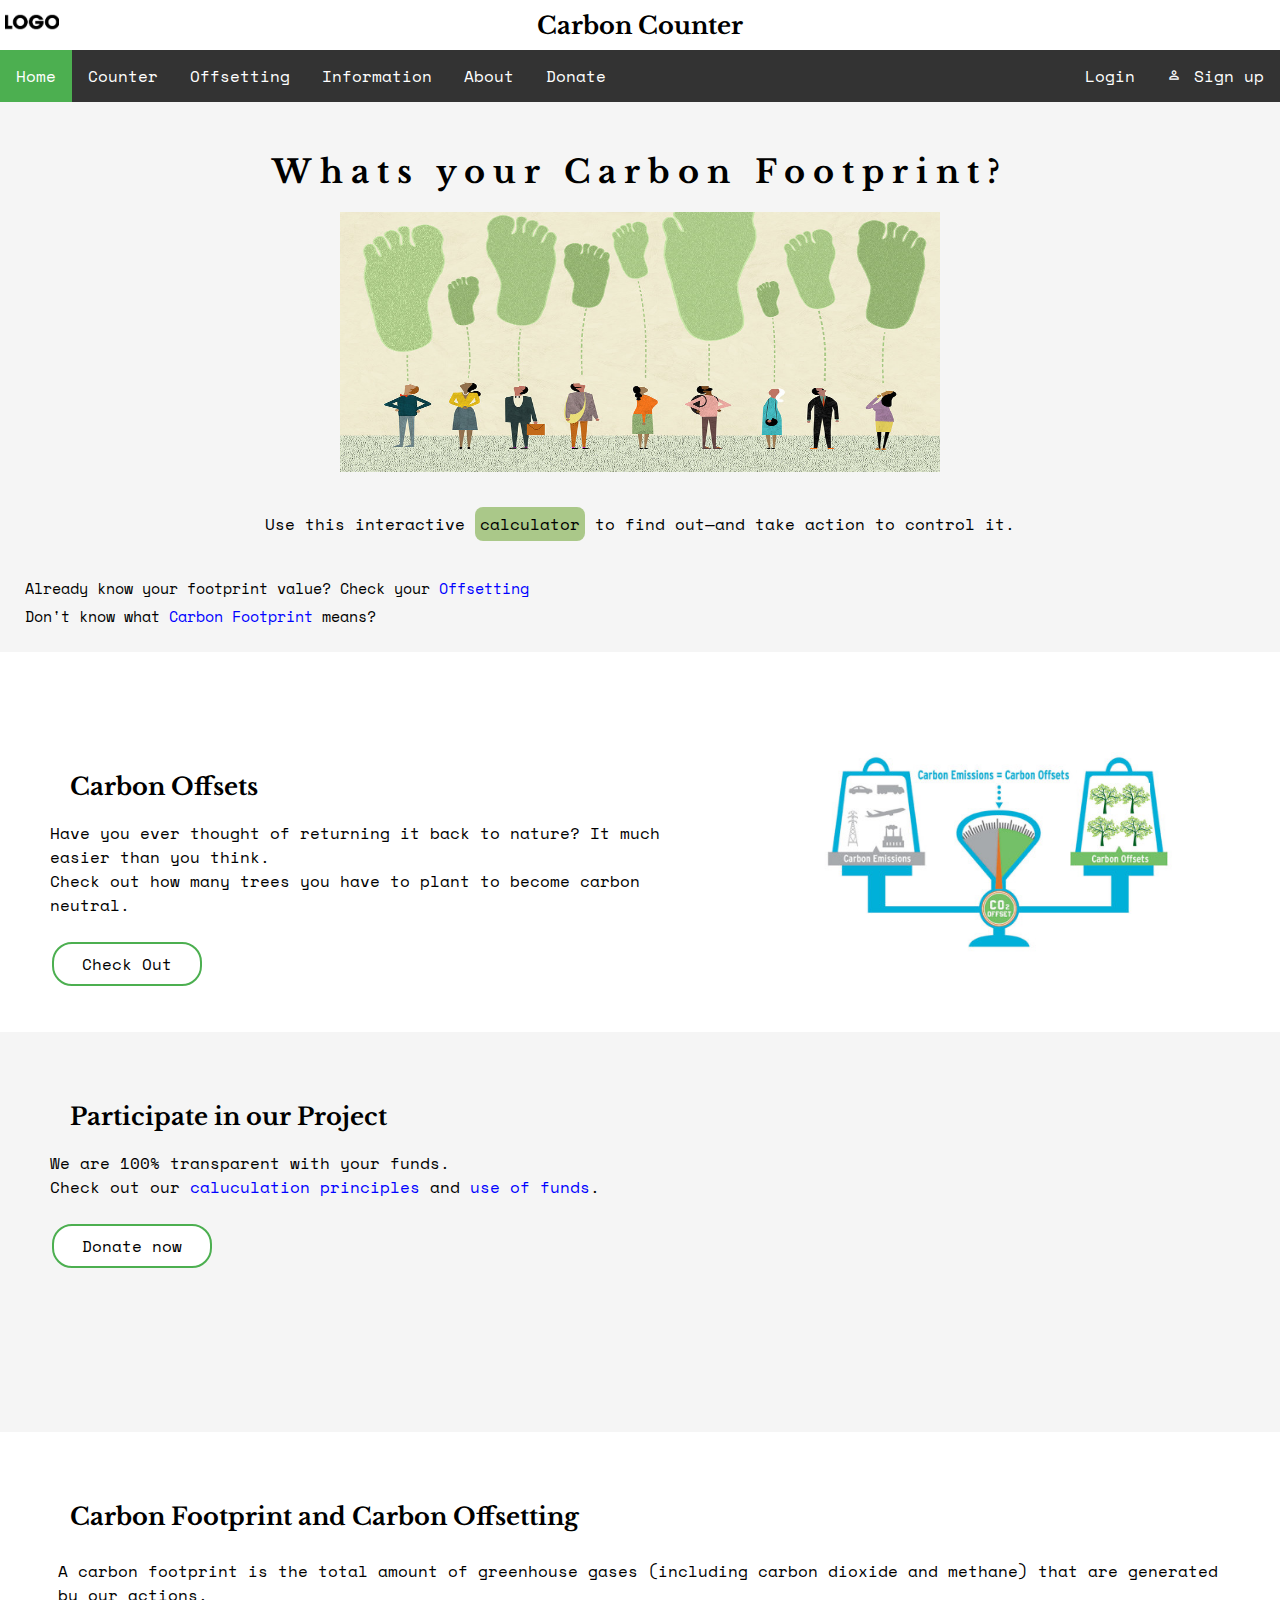
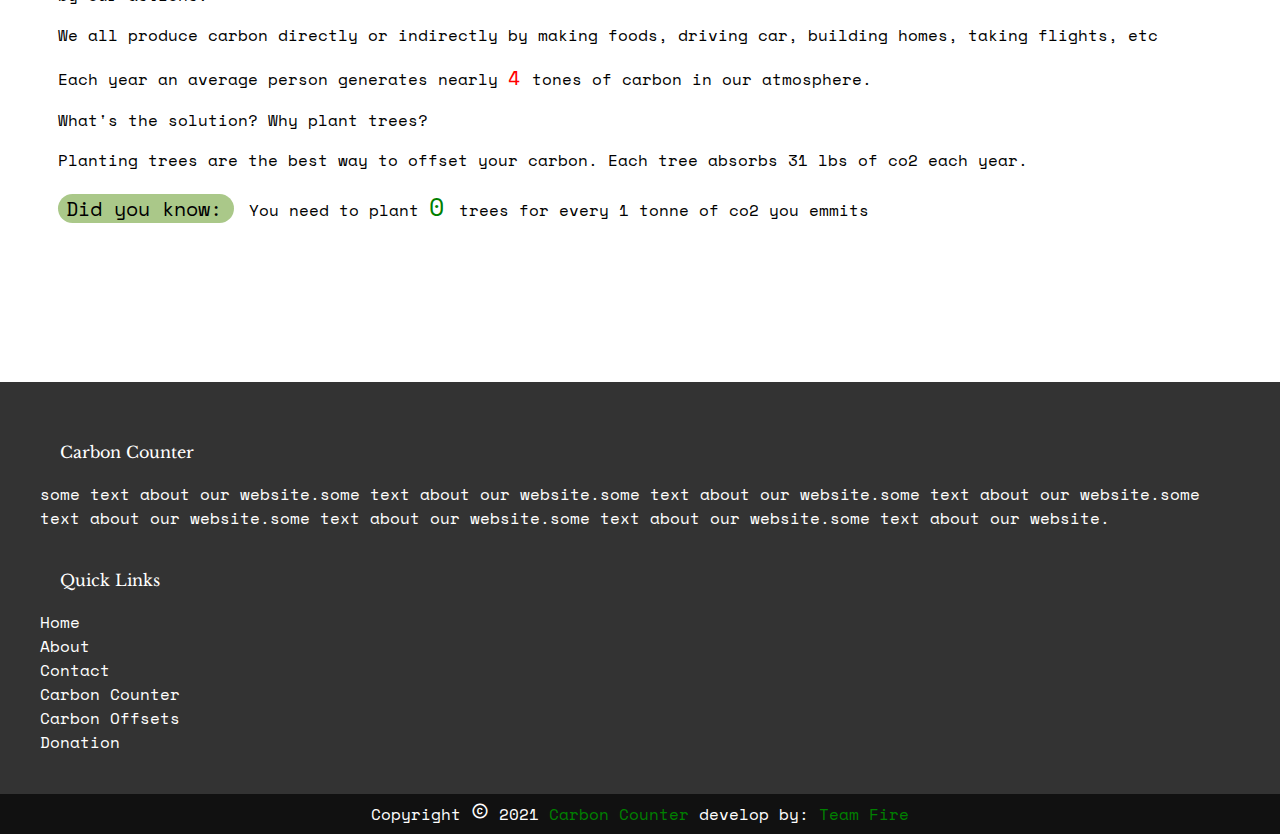
==== website/index.html @ c5bb11fe "fixed indentation" ====
<!--
Author: Raquib Khan
Author URL: http://instagram.com/raquib01
-->
<!doctype html>
<html lang="en">
  <head>
    <!-- Required meta tags -->
    <meta charset="utf-8">
    <meta name="viewport" content="width=device-width, initial-scale=1.0, shrink-to-fit=no">
    <meta name="author" content="Raquib Khan">
    <title> Carbon Counter | HOME </title>
    
    <!--Required css file-->
    <link rel="stylesheet" type="text/css" href="style.css">
    
    <!--Required link for google icons-->
    <link href="https://fonts.googleapis.com/icon?family=Material+Icons" rel="stylesheet"> 
  
    <!--Required link for google font-->
    <link rel="preconnect" href="https://fonts.gstatic.com">
    <link href="https://fonts.googleapis.com/css2?family=Libre+Baskerville:wght@700&family=Space+Mono&display=swap" rel="stylesheet">

    </head>
<body>

	<!--header-->
<div class=header-and-nav>
  <header>
    <div class="header-image">
      <a href="#"> <img src="resources/sample_logo.png" alt="Carbon Counter"> </a>
    </div>
  
    <div class="header-text">
      <h2>Carbon Counter</h2>
    </div>
  </header>

	<!--navigation bar-->
  <nav>
    <ul class="nav">
      <li> <a class="active" href="#home"> Home </a> </li>
      <li> <a href="footprint.html"> Counter </a></li>
      <li> <a href="#offsetting"> Offsetting </a> </li>
      <li> <a href="#information"> Information </a> </li>
      <li> <a href="#about"> About </a> </li>
      <li> <a href="#donate"> Donate </a> </li>
      <li class="right"> <a href="#signup"> <span class="material-icons"> person_outline </span>  Sign up </a></li>
      <li class="right"> <a href="#login"> <span class="material-icons"> login </span> Login </a></li>
    </ul>
  <nav>
</div>

	<!--container1-->
<div class="container1">
  <h1> Whats your Carbon Footprint? </h1>
  <img src="resources/container1-img.jpg">
  <p> Use this interactive <a id="counter" href="#counter" class="cal">calculator</a> to find out—and take action to control it. </p>

  <div class="container1-1">
    <p> Already know your footprint value? Check your <a href="#offsetting">Offsetting</a> </p>
    <p> Don't know what <a href="#" >Carbon Footprint</a> means?</p>
  </div>
</div>

	<!--container2-->
<div class="container2 clearfix">
  <div class="container2-1">
    <h2>Carbon Offsets</h2>
    <p>Have you ever thought of returning it back to nature? It much easier than you think.</p>
    <p>Check out how many trees you have to plant to become carbon neutral.</p>
    <button class="button1">Check Out</button>
  </div>
  
  <div class="container2-2">
    <img src="resources/container2-img.jpg">
    </div>
</div>
	<!--container3-->
<div class="container3">
  <h2>Participate in our Project</h2>
  <p> We are 100% transparent with your funds.</p>
  <p>Check out our <a href="#">caluculation principles</a> and <a href="#">use of funds</a>.</p>
  <button class="button1">Donate now</button>
</div>

	<!--container4-->
<div class="container4">
  <h2> Carbon Footprint and Carbon Offsetting </h2>
  <p> A carbon footprint is the total amount of greenhouse gases (including carbon dioxide and methane) that are generated by our actions. </p>
  <p> We all produce carbon directly or indirectly by making foods, driving car, building homes, taking flights, etc </p>
  <p> Each year an average person generates nearly <span> 4 </span> tones of carbon in our atmosphere.</p>
  <p> What's the solution? Why plant trees? </p>
  <p> Planting trees are the best way to offset your carbon. Each tree absorbs 31 lbs of co2 each year.</p>
  <p> <span style="border-radius:20px; color:black; margin-right:15px; padding-left:8px; background-color:#aac889;"> Did you know: </span>You need to plant <span style="color:green; font-size:25px;"> 0 </span> trees for every 1 tonne of co2 you emmits </p>
</div>

	<!--footer-->
<footer>
<ul>
  <ul>
    <li> Carbon Counter </li>
    <li> some text about our website.some text about our website.some text about our website.some text about our website.some text about our website.some text about our website.some text about our website.some text about our website.</li>
  </ul>

  <ul class="quicklink">
    <li>Quick Links</li>
    <li><a href="#home">Home</a></li>
    <li><a href="#home">About</a></li>
    <li><a href="#home">Contact</a></li>
    <li><a href="#home">Carbon Counter</a></li>
    <li><a href="#home">Carbon Offsets</a></li>
    <li><a href="#home">Donation</a></li>
  </ul>
</ul>
</footer>
  <div class="copyright-bar">
    <p> Copyright <span class="material-icons" style="font-size:18px;">copyright</span> 2021 <a href="">Carbon Counter</a> develop by: <a href="#">Team Fire</a></p>
  </div>
</body>
</html>
---- website/style.css ----
*{
  box-sizing:border-box;
  padding:0px;
  margin:0px;
  font-family: 'Space Mono', monospace;
  }

	/*header*/	
.header-and-nav{
  position:sticky;
  top: 0;
  width: 100%;
  }
  
header{
  display:flex;
  align-items:center;
  justify-content:center;
  height:50px;
  background-color:white;
  }
  
.header-text h2{
  font-family: 'Libre Baskerville', serif;
  }

.header-image {
  position:absolute;
  left:5px;
  }

header img{
  max-width: 100%;
  height:50px;
  }

	/*navigation bar*/  
ul.nav {
  list-style-type: none;
  overflow: hidden;
  background-color: #333;
  }

ul.nav li {
  float: left;
  }

ul.nav li a {
  display: block;
  color: white;
  text-align: center;
  padding: 14px 16px;
  text-decoration: none;
  }

ul.nav li a:hover:not(.active) {
  background-color: #111;
  }

ul.nav li a.active {
  background-color: #4CAF50;
  }

ul.nav li.right {
  float: right;
  }

li.right span{
  font-size: 14px; 
  padding-right:3px;
}	

@media screen and (max-width: 600px) {
  ul.nav li.right,ul.nav li {
  float: none;
  }
}

	/*container1*/
div.container1{
  padding:50px 0px;
  height:550px;
  background-color:#f5f5f5;
}
  
div.container1 h1{
  font-family: 'Libre Baskerville', serif;
  letter-spacing: 8px;
  text-align:center;
  }
  
div.container1 img{
  height:300px;
  width:600px;
  padding:20px 0px;
  display:block;
  margin:auto;
  }

#counter{
    color:black;
    text-decoration:none;
    background-color:#aac889;
    padding:5px;
    border-radius:8px;
  }
  
div.container1 p{
  text-align:center;
  padding:20px;
  }

div.container1-1{
  padding:18px 0px;
  }
div.container1-1 p{
  text-align:left;
  padding:3px 25px;
  font-size:15px;
  }
  
div.container1-1 p a{
  text-decoration:none;
  color:blue;
  font-weight:50px;
  font-size:15px;
  }

div.container1-1 p a:hover{
  text-decoration:underline;
  }   

  /*container2*/
.container2{
  background-color:white;
  height:380px;
  padding:50px 0px;
  }
  
.container2-1, .container2-2 {
  float: left;
  padding: 50px;
  }
  
.container2-1{
  width:60%;
  }

.container2-1 h2{
  font-family: 'Libre Baskerville', serif;
  padding:20px;
  }
.container2-2{
  width:40%;
  }
  
.container2-2 img{
  height:200px;
  width:360px;
  }

.clearfix::after {
  content: "";
  clear: both;
  display: table;
}

.button1 {
  padding: 8px 28px;
  text-align: center;
  text-decoration: none;
  display: inline-block;
  font-size: 16px;
  margin: 25px 2px;
  transition-duration: 0.4s;
  cursor: pointer;
  background-color: white; 
  color: black; 
  border: 2px solid #4CAF50;
  border-radius:20px;
  }

.button1:hover {
  background-color: #4CAF50;
  color: white;
}


 
	/*container3*/

div.container3{
  background-color:#f5f5f5;
  height:400px;
  padding:50px 50px;

  }
  
div.container3 p a{
  text-decoration:none;
  color:blue;
}

div.container3 p a:hover{
  text-decoration:underline;
}

div.container3 h2{
  font-family: 'Libre Baskerville', serif;
  padding:20px;
  }
  
	/*container4*/
div.container4{
  background-color:white;
  height:550px;
  padding:50px 50px;  
}

div.container4 h2{
  font-family: 'Libre Baskerville', serif;
  padding:20px;
  }

div.container4 p{
  padding:8px;
  }


div.container4 p span{
  color:red;
  font-size:20px;
  }

	/*footer*/
footer{
  background-color:#333;
  color:white;
  padding:20px;
  }
  
footer ul{
  padding:10px;
  list-style-type:none;
  }
  
    
footer ul li:first-child{
  font-family: 'Libre Baskerville', serif;
  padding:20px;
  }
footer li a{
  text-decoration:none;
  color:white;
  }
  
footer li a:hover{
  font-size:20px;
  color:white;
  }
div.copyright-bar{
  padding:4px 0px;
  background-color:#111;
  width:100%;
  }  

div.copyright-bar p{
  color:white;
  text-align:center;
  padding:4px 0px;
  }
  
div.copyright-bar a{
  color:green;
  text-decoration:none;
  }
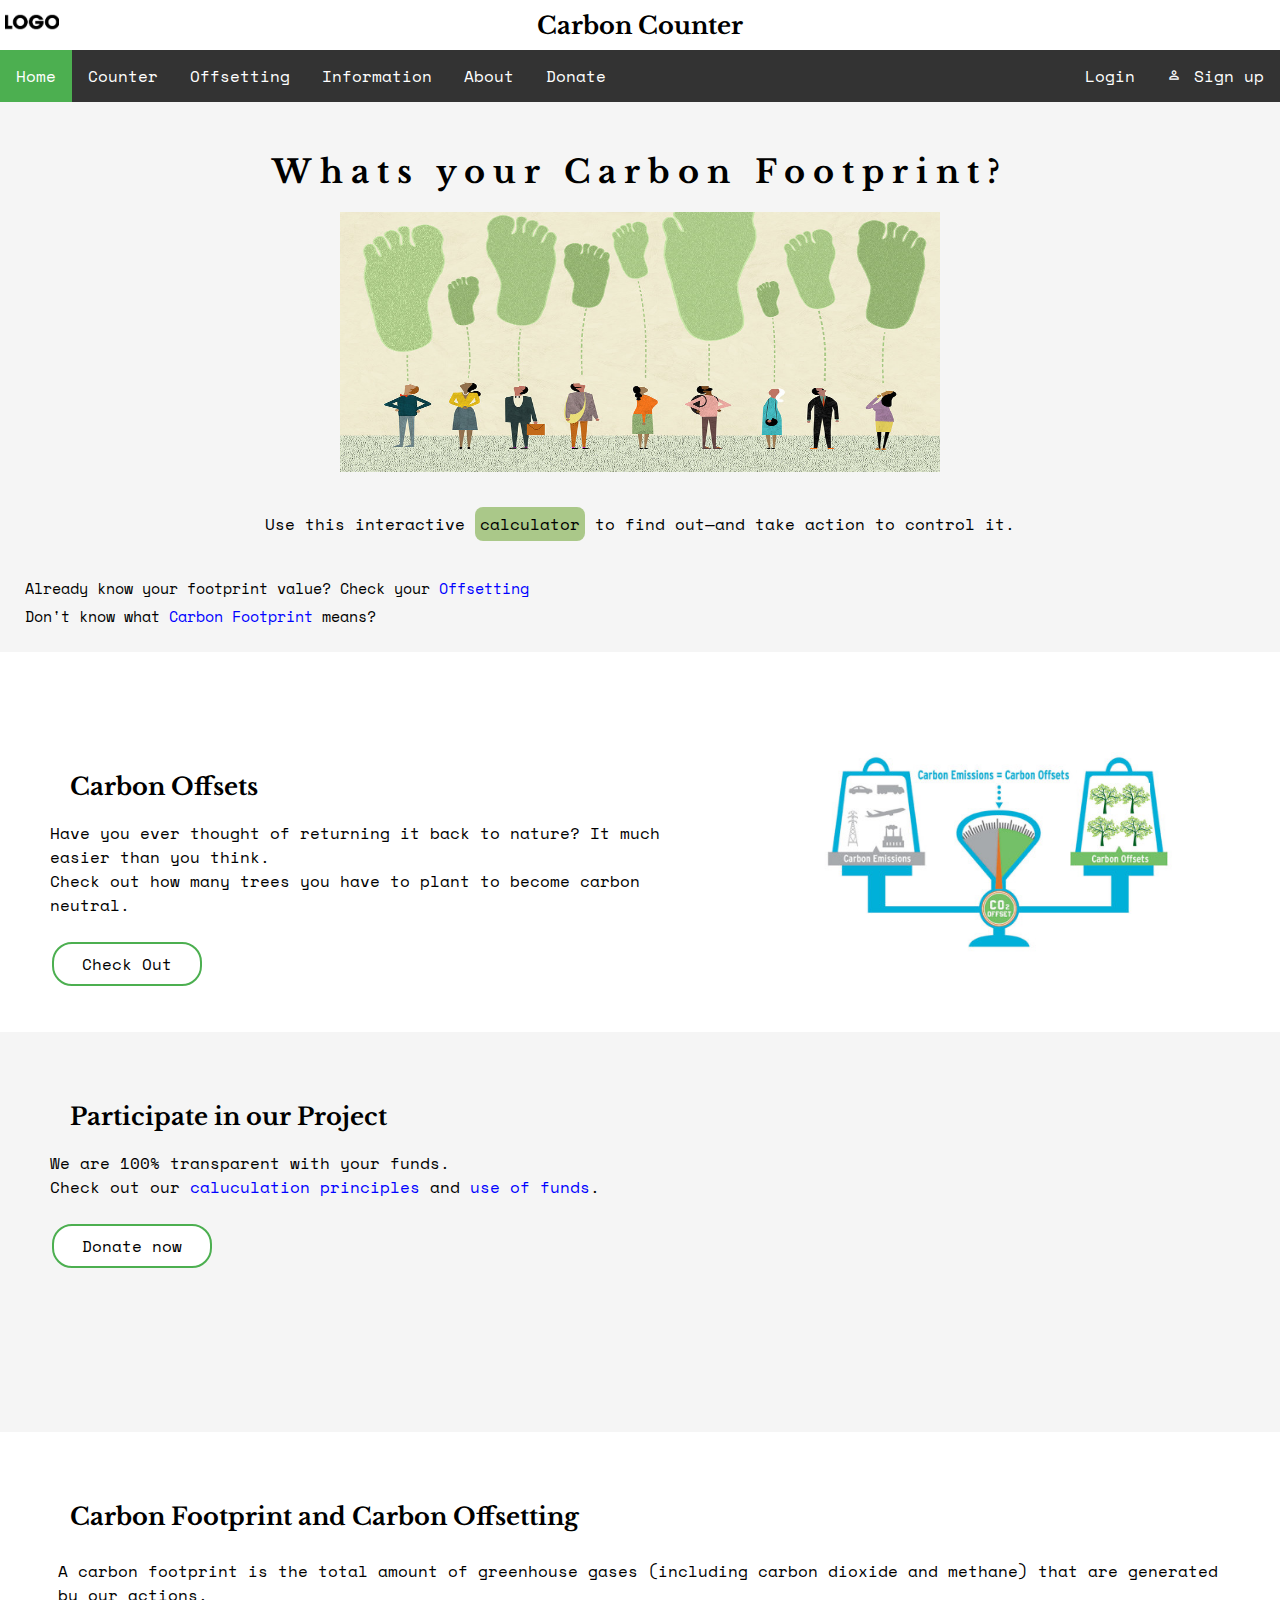
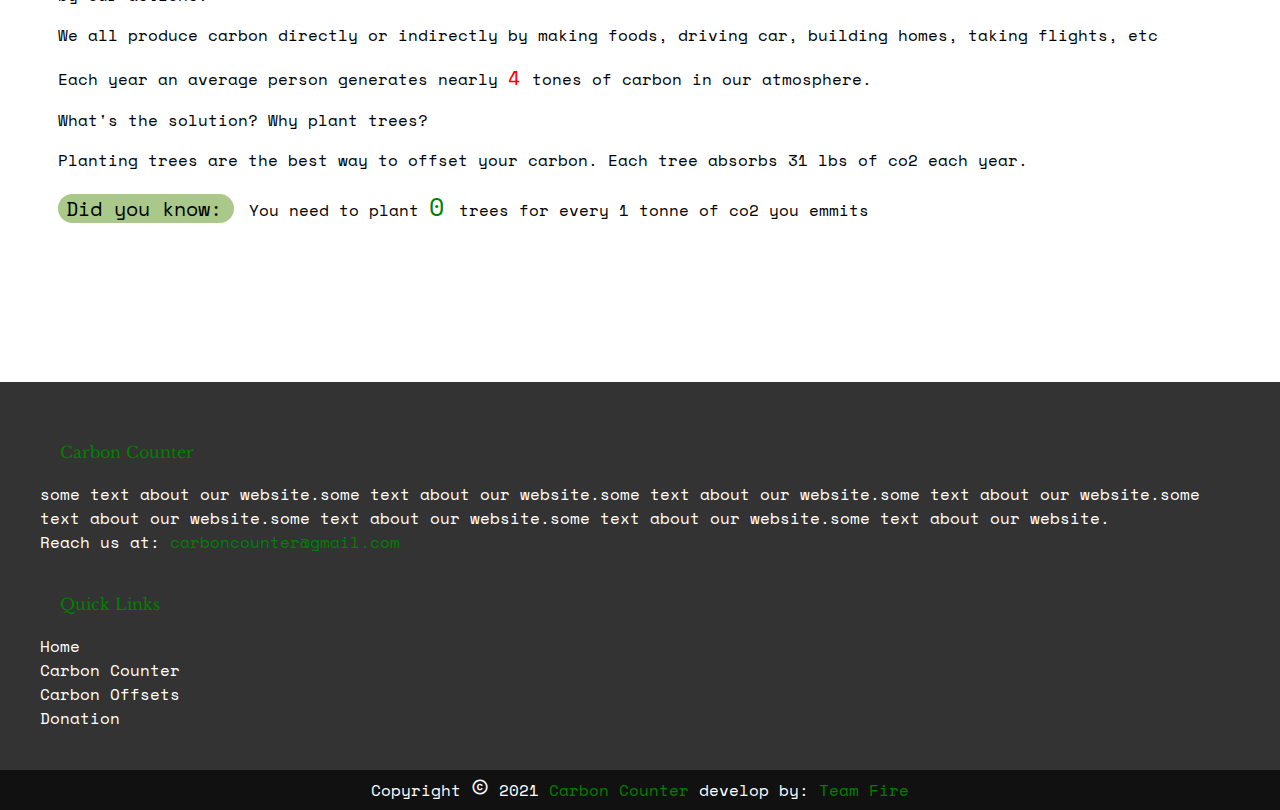
==== commit 7059aca0: "link addresses updated" ====
--- a/website/index.html
+++ b/website/index.html
@@ -25,6 +25,7 @@
 <body>
 
 	<!--header-->
+<a name="header"></a>
 <div class=header-and-nav>
   <header>
     <div class="header-image">
@@ -39,11 +40,11 @@
 	<!--navigation bar-->
   <nav>
     <ul class="nav">
-      <li> <a class="active" href="#home"> Home </a> </li>
+      <li> <a class="active" href="#"> Home </a> </li>
       <li> <a href="footprint.html"> Counter </a></li>
       <li> <a href="#offsetting"> Offsetting </a> </li>
       <li> <a href="#information"> Information </a> </li>
-      <li> <a href="#about"> About </a> </li>
+      <li> <a href="#footer"> About </a> </li>
       <li> <a href="#donate"> Donate </a> </li>
       <li class="right"> <a href="#signup"> <span class="material-icons"> person_outline </span>  Sign up </a></li>
       <li class="right"> <a href="#login"> <span class="material-icons"> login </span> Login </a></li>
@@ -55,7 +56,7 @@
 <div class="container1">
   <h1> Whats your Carbon Footprint? </h1>
   <img src="resources/container1-img.jpg">
-  <p> Use this interactive <a id="counter" href="#counter" class="cal">calculator</a> to find out—and take action to control it. </p>
+  <p> Use this interactive <a id="counter" href="footprint.html" class="cal">calculator</a> to find out—and take action to control it. </p>
 
   <div class="container1-1">
     <p> Already know your footprint value? Check your <a href="#offsetting">Offsetting</a> </p>
@@ -74,7 +75,7 @@
   
   <div class="container2-2">
     <img src="resources/container2-img.jpg">
-    </div>
+  </div>
 </div>
 	<!--container3-->
 <div class="container3">
@@ -96,26 +97,26 @@
 </div>
 
 	<!--footer-->
+<a name="footer"></a>
 <footer>
 <ul>
-  <ul>
+  <ul class="footer">
     <li> Carbon Counter </li>
     <li> some text about our website.some text about our website.some text about our website.some text about our website.some text about our website.some text about our website.some text about our website.some text about our website.</li>
+    <li> Reach us at: <a href="mailto:carboncounter@gmail.com">carboncounter@gmail.com</a></li>
   </ul>
 
   <ul class="quicklink">
     <li>Quick Links</li>
-    <li><a href="#home">Home</a></li>
-    <li><a href="#home">About</a></li>
-    <li><a href="#home">Contact</a></li>
-    <li><a href="#home">Carbon Counter</a></li>
+    <li><a href="#header">Home</a></li>
+    <li><a href="footprint.html">Carbon Counter</a></li>
     <li><a href="#home">Carbon Offsets</a></li>
     <li><a href="#home">Donation</a></li>
   </ul>
 </ul>
 </footer>
   <div class="copyright-bar">
-    <p> Copyright <span class="material-icons" style="font-size:18px;">copyright</span> 2021 <a href="">Carbon Counter</a> develop by: <a href="#">Team Fire</a></p>
+    <p> Copyright <span class="material-icons" style="font-size:18px;">copyright</span> 2021 <a href="index.html">Carbon Counter</a> develop by: <a href="#">Team Fire</a></p>
   </div>
 </body>
 </html>
--- a/website/style.css
+++ b/website/style.css
@@ -248,16 +248,26 @@
 footer ul li:first-child{
   font-family: 'Libre Baskerville', serif;
   padding:20px;
-  }
-footer li a{
-  text-decoration:none;
-  color:white;
-  }
-  
-footer li a:hover{
+  color:green;
+  }
+ul.quicklink li a{
+  text-decoration:none;
+  color:white;
+  }
+  
+ul.quicklink li a:hover{
   font-size:20px;
   color:white;
   }
+  
+ul.footer li a{
+  color:green;
+  text-decoration:none;
+  }
+ul.footer li a:hover{
+  text-decoration:underline
+  }  
+
 div.copyright-bar{
   padding:4px 0px;
   background-color:#111;
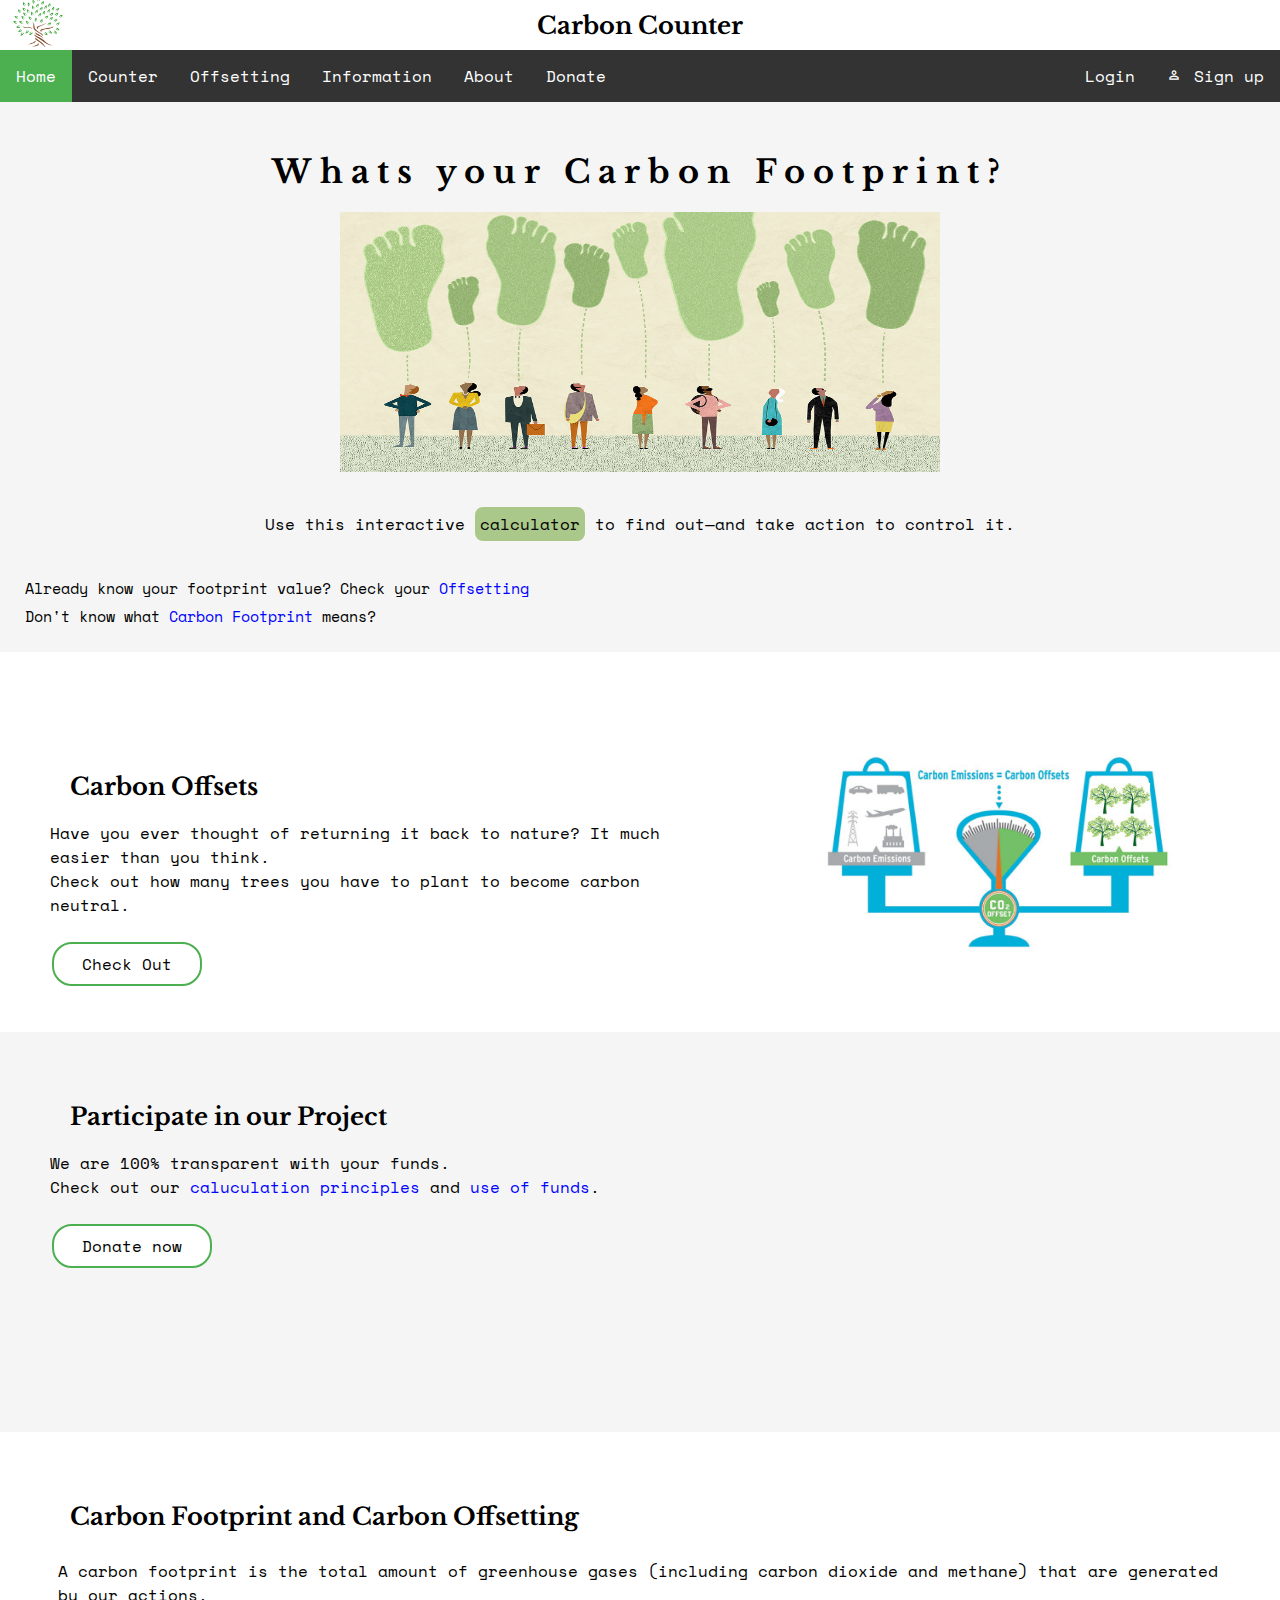
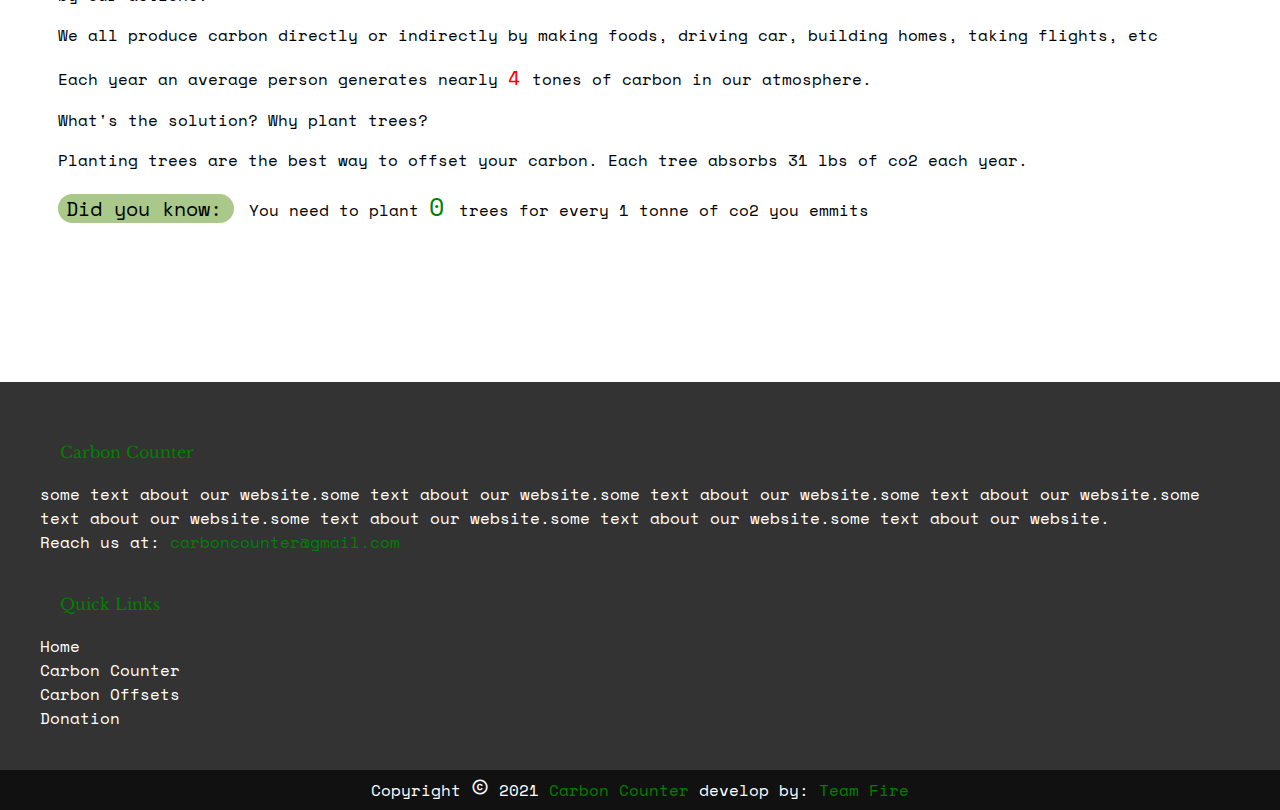
==== commit 56664730: "form layout changed" ====
--- a/website/index.html
+++ b/website/index.html
@@ -21,6 +21,8 @@
     <link rel="preconnect" href="https://fonts.gstatic.com">
     <link href="https://fonts.googleapis.com/css2?family=Libre+Baskerville:wght@700&family=Space+Mono&display=swap" rel="stylesheet">
 
+    <!--Required link for favicon | tab icon-->
+    <link rel="icon" type="image/png" href="resources/tab-logo.png">
     </head>
 <body>
 
@@ -29,7 +31,7 @@
 <div class=header-and-nav>
   <header>
     <div class="header-image">
-      <a href="#"> <img src="resources/sample_logo.png" alt="Carbon Counter"> </a>
+      <a href="#"> <img src="resources/tree.png" alt="Carbon Counter"> </a>
     </div>
   
     <div class="header-text">
--- a/website/style.css
+++ b/website/style.css
@@ -27,6 +27,7 @@
 .header-image {
   position:absolute;
   left:5px;
+  margin:8px;
   }
 
 header img{
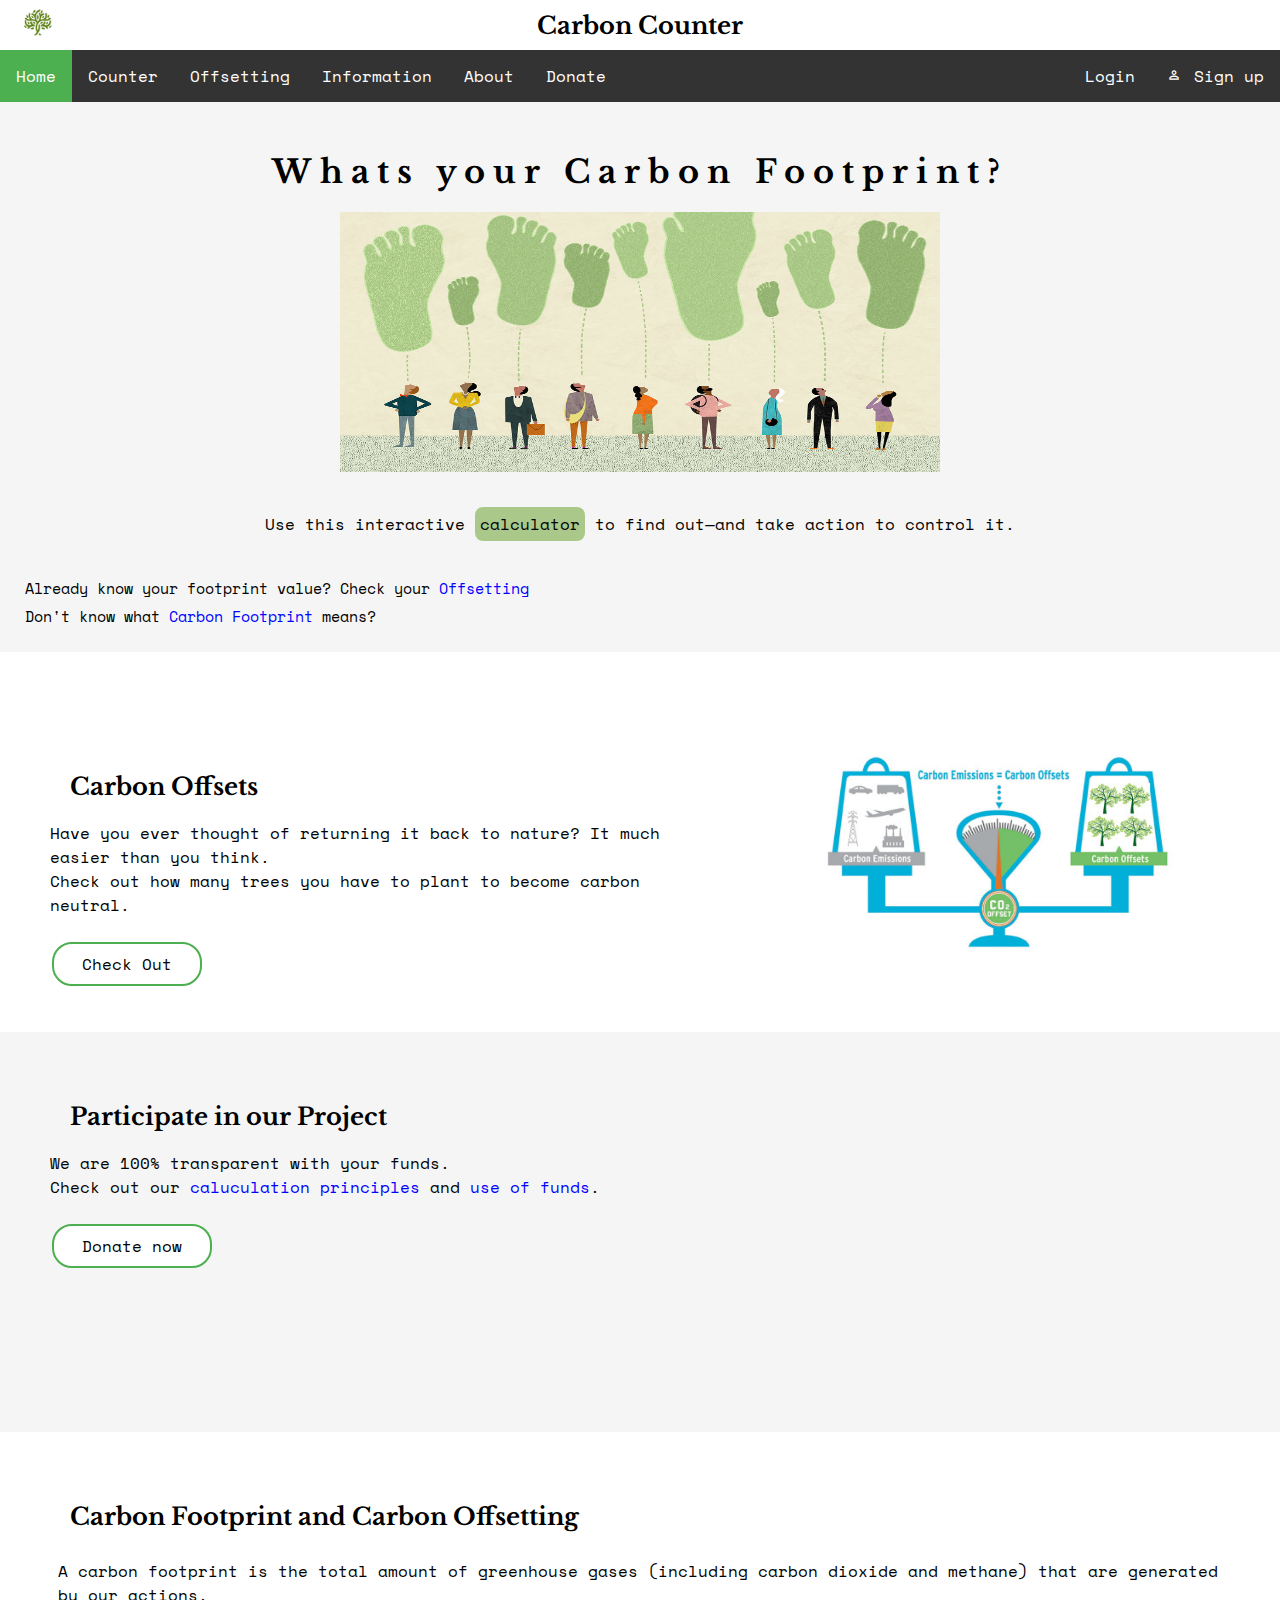
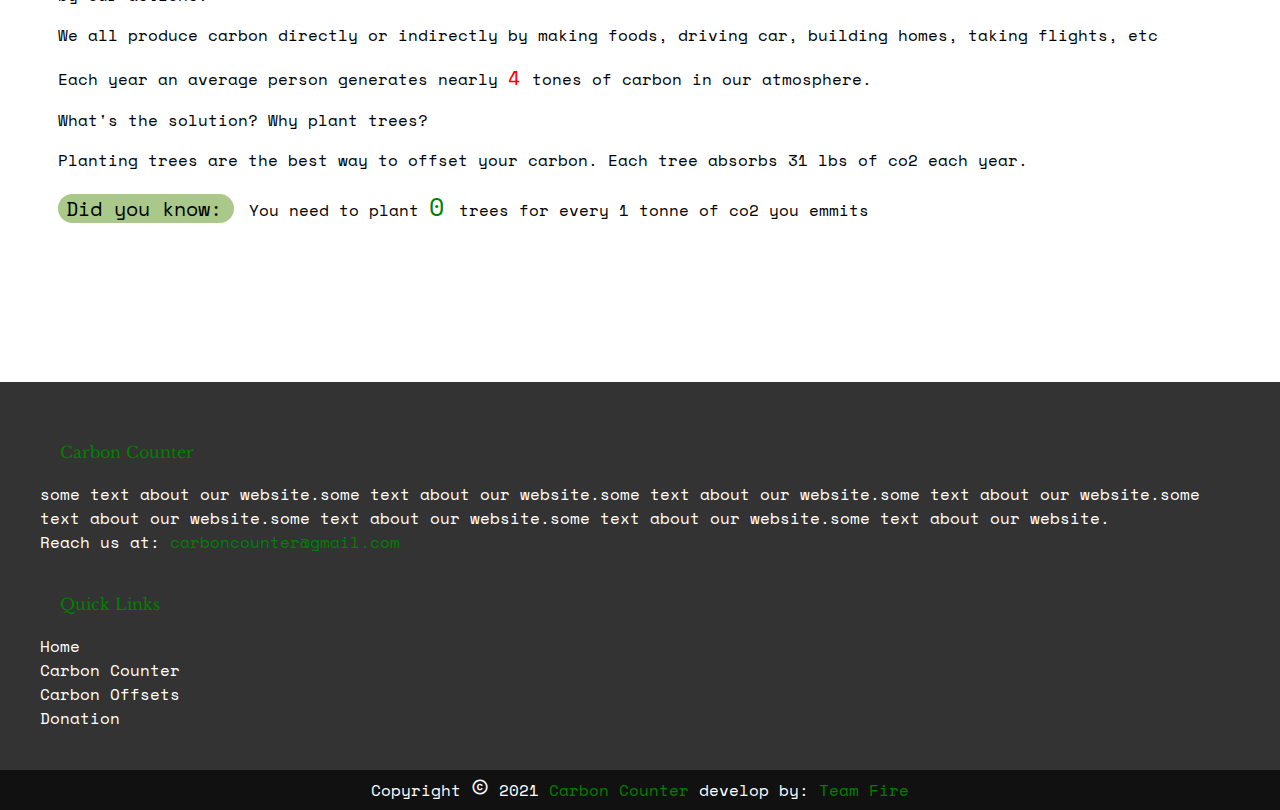
==== commit dc0f352d: "added logoand favicon" ====
--- a/website/index.html
+++ b/website/index.html
@@ -22,7 +22,7 @@
     <link href="https://fonts.googleapis.com/css2?family=Libre+Baskerville:wght@700&family=Space+Mono&display=swap" rel="stylesheet">
 
     <!--Required link for favicon | tab icon-->
-    <link rel="icon" type="image/png" href="resources/tab-logo.png">
+    <link rel="icon" type="image/png" href="resources/favicon.png">
     </head>
 <body>
 
@@ -31,7 +31,7 @@
 <div class=header-and-nav>
   <header>
     <div class="header-image">
-      <a href="#"> <img src="resources/tree.png" alt="Carbon Counter"> </a>
+      <a href="#"> <img src="resources/logo.png" alt="Carbon Counter"> </a>
     </div>
   
     <div class="header-text">
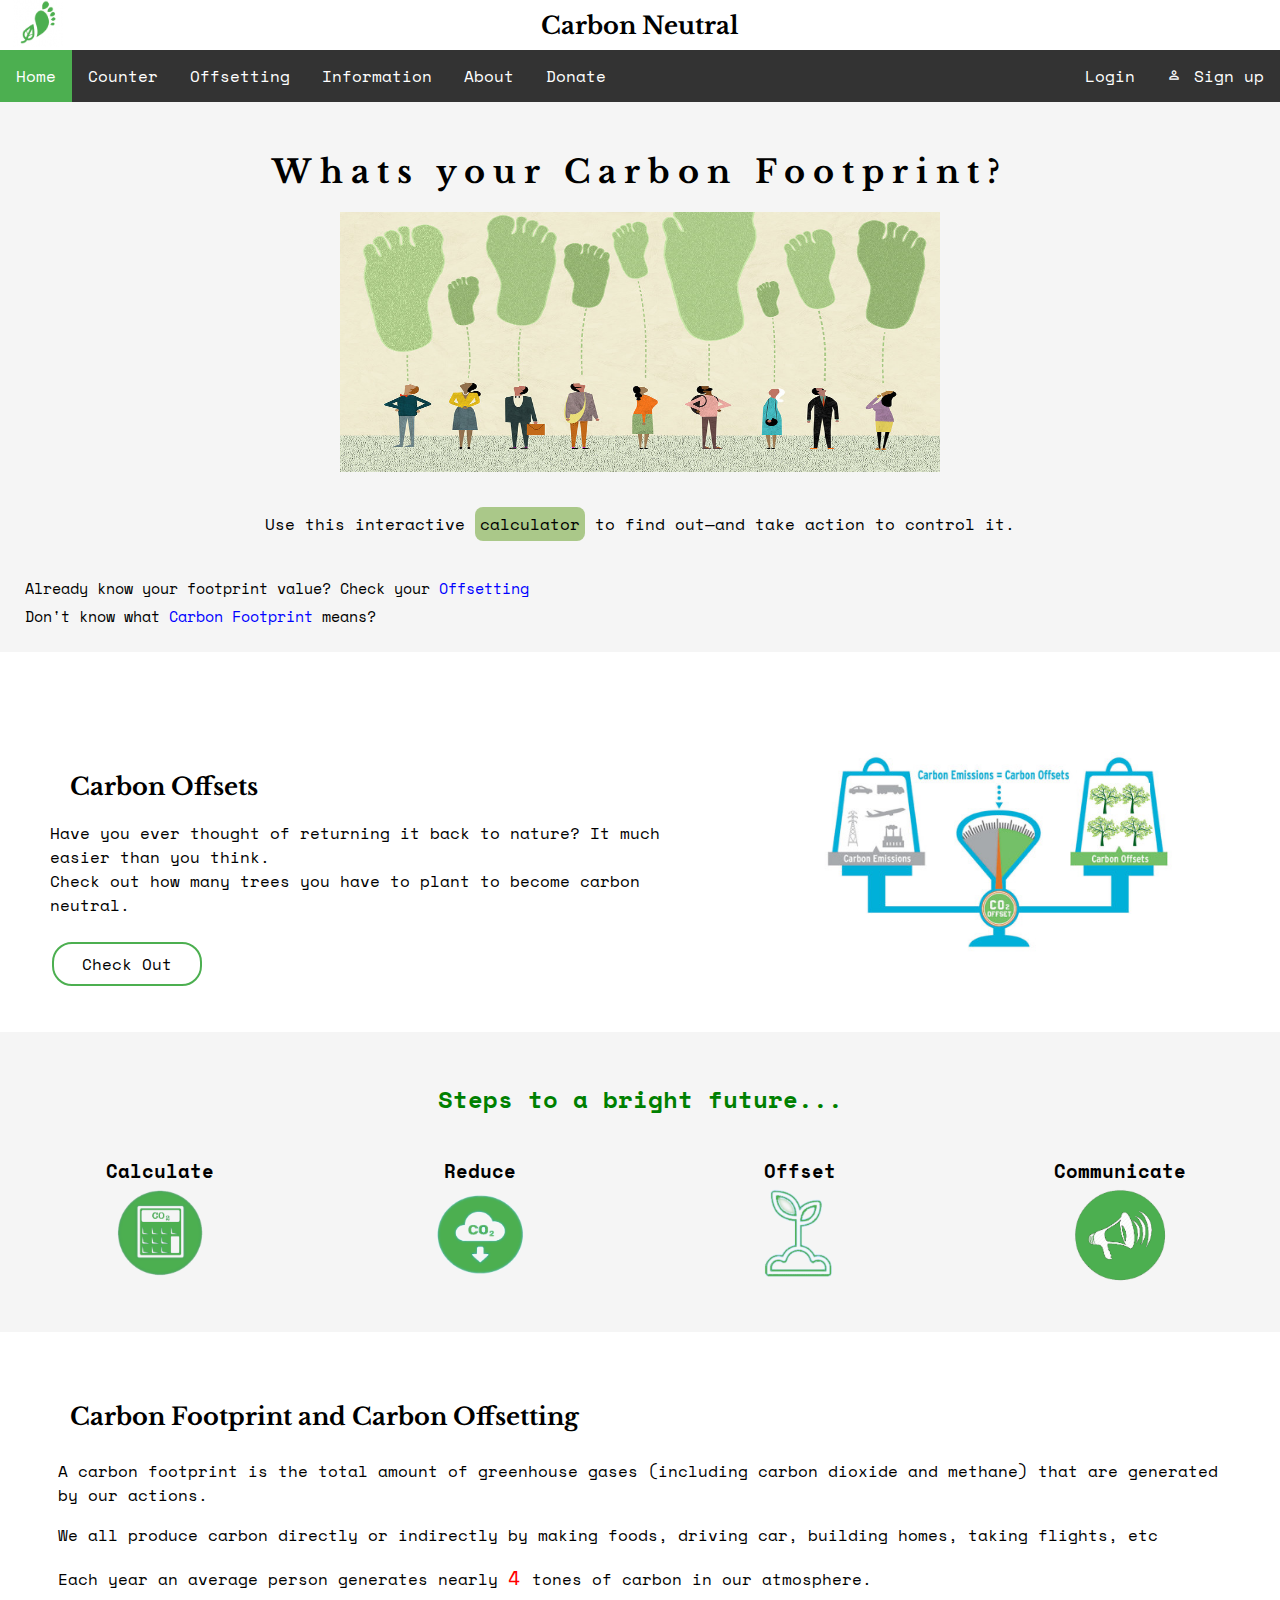
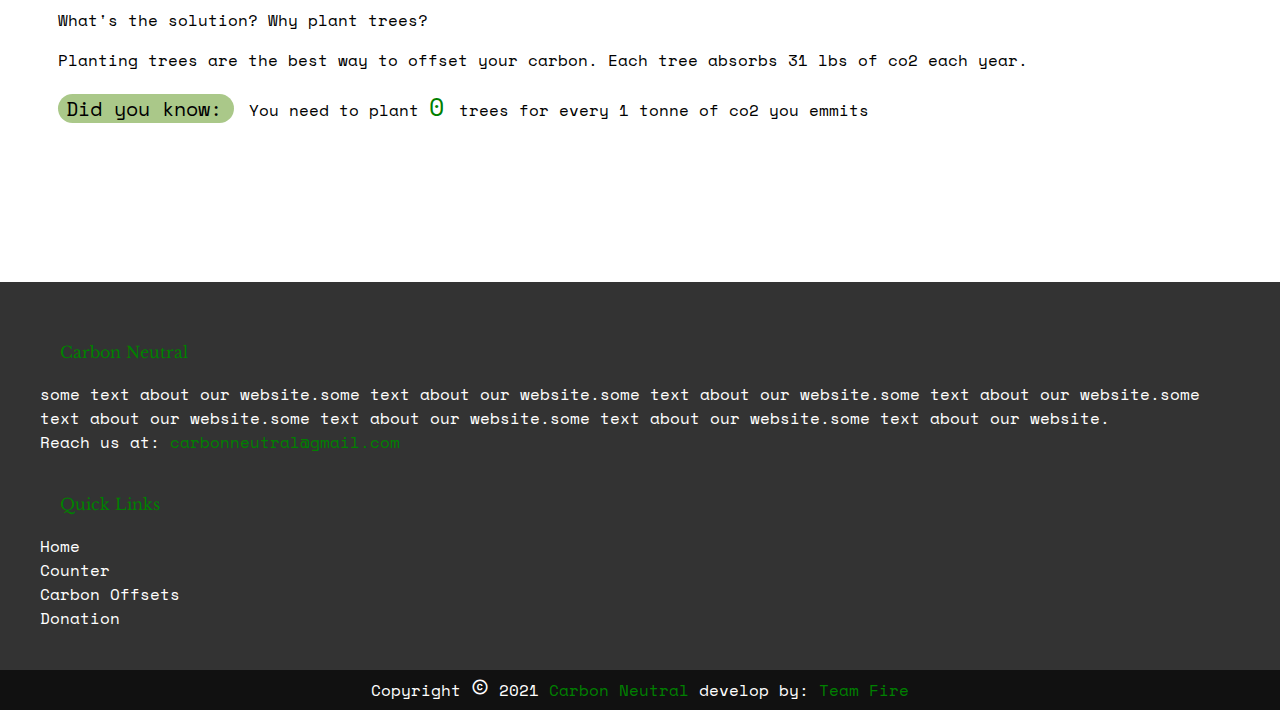
==== commit b0f7d113: "changed container 3" ====
--- a/website/index.html
+++ b/website/index.html
@@ -9,7 +9,7 @@
     <meta charset="utf-8">
     <meta name="viewport" content="width=device-width, initial-scale=1.0, shrink-to-fit=no">
     <meta name="author" content="Raquib Khan">
-    <title> Carbon Counter | HOME </title>
+    <title> Carbon Neutral | HOME </title>
     
     <!--Required css file-->
     <link rel="stylesheet" type="text/css" href="style.css">
@@ -31,11 +31,11 @@
 <div class=header-and-nav>
   <header>
     <div class="header-image">
-      <a href="#"> <img src="resources/logo.png" alt="Carbon Counter"> </a>
+      <a href="index.html"> <img src="resources/logo.png" alt="Carbon Neutral"> </a>
     </div>
   
     <div class="header-text">
-      <h2>Carbon Counter</h2>
+      <h2>Carbon Neutral</h2>
     </div>
   </header>
 
@@ -81,11 +81,31 @@
 </div>
 	<!--container3-->
 <div class="container3">
-  <h2>Participate in our Project</h2>
-  <p> We are 100% transparent with your funds.</p>
-  <p>Check out our <a href="#">caluculation principles</a> and <a href="#">use of funds</a>.</p>
-  <button class="button1">Donate now</button>
+  <h2>Steps to a bright future...</h2>
+  
+  <div class="clearfix">
+    <div class="box">
+      <h3>Calculate</h3>
+      <img src="resources/st1.png">
+    </div>
+  
+    <div class="box">
+      <h3>Reduce</h3>
+      <img src="resources/st2.png">
+    </div>
+    
+    <div class="box">
+      <h3>Offset</h3>
+      <img src="resources/st3.png">
+    </div>
+    
+    <div class="box">
+      <h3>Communicate</h3>
+      <img src="resources/st4.png">
+    </div>
+  </div>
 </div>
+
 
 	<!--container4-->
 <div class="container4">
@@ -103,22 +123,22 @@
 <footer>
 <ul>
   <ul class="footer">
-    <li> Carbon Counter </li>
+    <li> Carbon Neutral </li>
     <li> some text about our website.some text about our website.some text about our website.some text about our website.some text about our website.some text about our website.some text about our website.some text about our website.</li>
-    <li> Reach us at: <a href="mailto:carboncounter@gmail.com">carboncounter@gmail.com</a></li>
+    <li> Reach us at: <a href="mailto:carbonneutral@gmail.com">carbonneutral@gmail.com</a></li>
   </ul>
 
   <ul class="quicklink">
     <li>Quick Links</li>
     <li><a href="#header">Home</a></li>
-    <li><a href="footprint.html">Carbon Counter</a></li>
+    <li><a href="footprint.html">Counter</a></li>
     <li><a href="#home">Carbon Offsets</a></li>
     <li><a href="#home">Donation</a></li>
   </ul>
 </ul>
 </footer>
   <div class="copyright-bar">
-    <p> Copyright <span class="material-icons" style="font-size:18px;">copyright</span> 2021 <a href="index.html">Carbon Counter</a> develop by: <a href="#">Team Fire</a></p>
+    <p> Copyright <span class="material-icons" style="font-size:18px;">copyright</span> 2021 <a href="index.html">Carbon Neutral</a> develop by: <a href="#">Team Fire</a></p>
   </div>
 </body>
 </html>
--- a/website/style.css
+++ b/website/style.css
@@ -190,25 +190,42 @@
  
 	/*container3*/
 
-div.container3{
+.container3{
+  height:300px;
   background-color:#f5f5f5;
-  height:400px;
-  padding:50px 50px;
-
-  }
-  
-div.container3 p a{
-  text-decoration:none;
-  color:blue;
-}
-
-div.container3 p a:hover{
-  text-decoration:underline;
-}
-
-div.container3 h2{
-  font-family: 'Libre Baskerville', serif;
-  padding:20px;
+  }
+  
+* {
+  box-sizing: border-box;
+}
+
+.box {
+  float: left;
+  width: 25%;
+  padding: 20px;
+  }
+
+.clearfix::after {
+  content: "";
+  clear: both;
+  display: table;
+}
+
+.container3 .box img{
+  height:100px;
+  width:100px;
+  margin:auto;
+  display:block;
+  }
+  
+.container3 h2{
+ text-align:center;
+ color:green;
+ clear:both;
+ padding:20px;}
+  
+.container3 h3{
+  text-align:center;
   }
   
 	/*container4*/
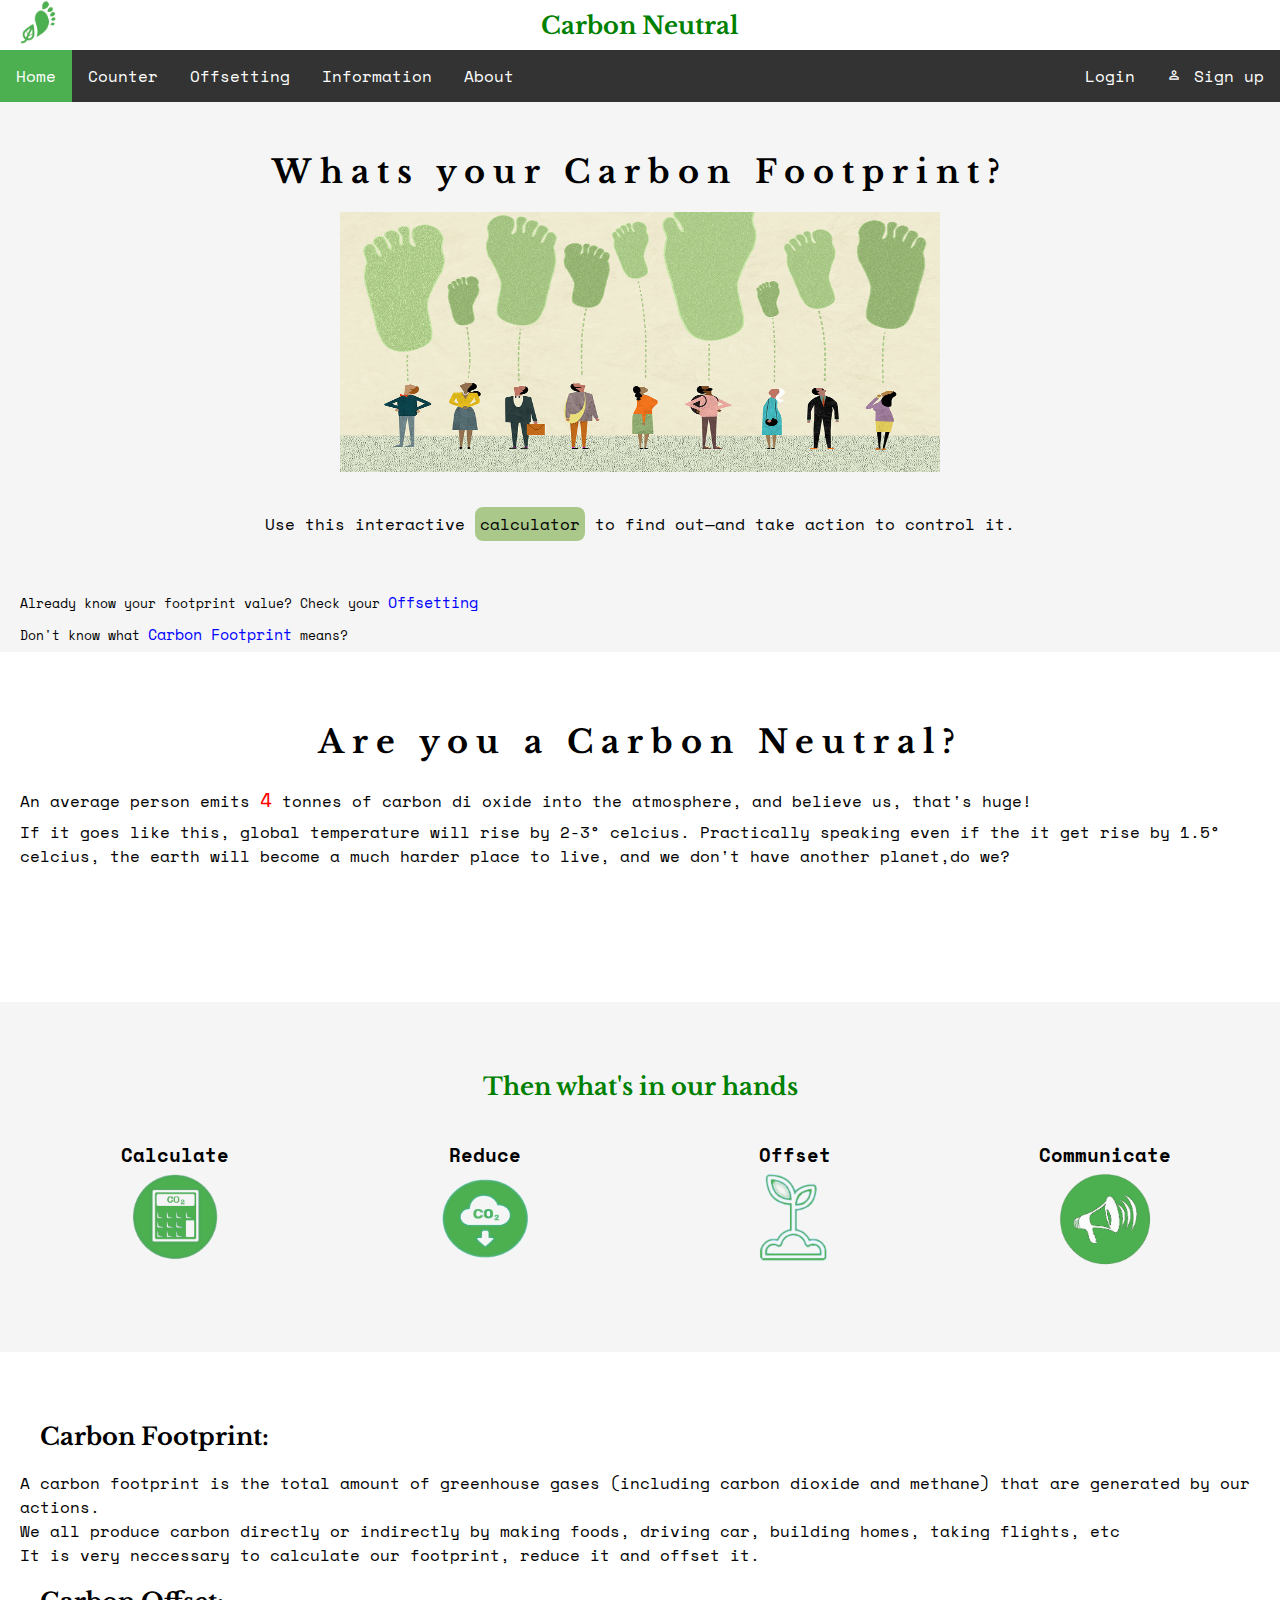
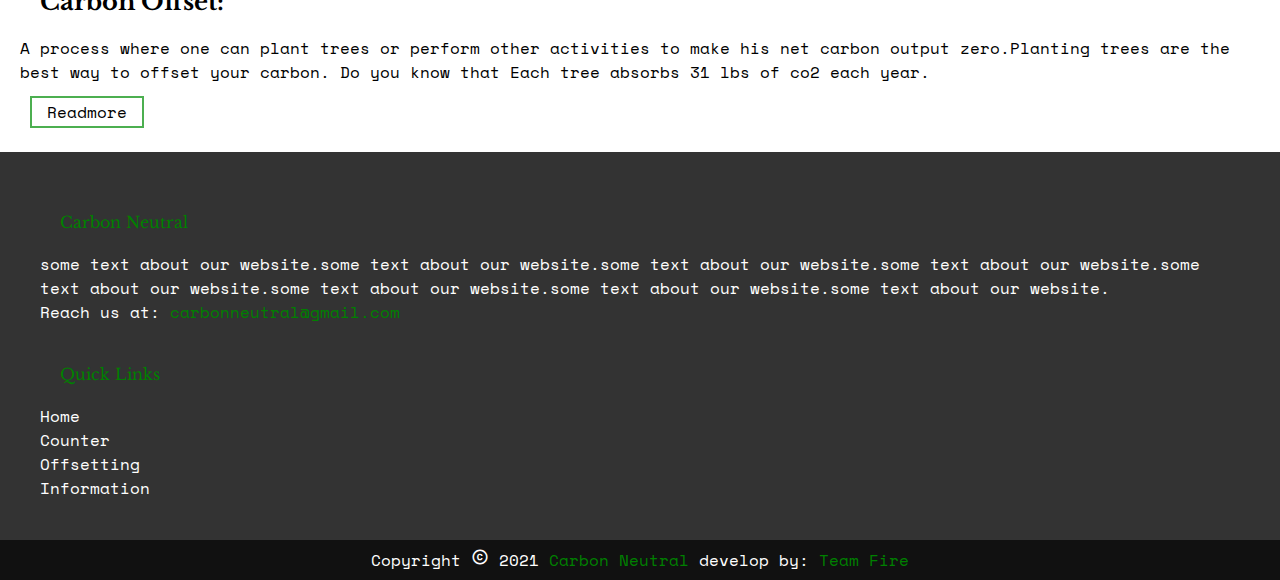
==== commit 89a7bbee: "fixed home page" ====
--- a/website/index.html
+++ b/website/index.html
@@ -47,7 +47,6 @@
       <li> <a href="#offsetting"> Offsetting </a> </li>
       <li> <a href="#information"> Information </a> </li>
       <li> <a href="#footer"> About </a> </li>
-      <li> <a href="#donate"> Donate </a> </li>
       <li class="right"> <a href="#signup"> <span class="material-icons"> person_outline </span>  Sign up </a></li>
       <li class="right"> <a href="#login"> <span class="material-icons"> login </span> Login </a></li>
     </ul>
@@ -57,36 +56,29 @@
 	<!--container1-->
 <div class="container1">
   <h1> Whats your Carbon Footprint? </h1>
-  <img src="resources/container1-img.jpg">
-  <p> Use this interactive <a id="counter" href="footprint.html" class="cal">calculator</a> to find out—and take action to control it. </p>
+  <img src="resources/container1-img.jpg" alt="find-footprint">
+  <p> Use this interactive <a id="counter" href="footprint.html">calculator</a> to find out—and take action to control it. </p>
 
   <div class="container1-1">
     <p> Already know your footprint value? Check your <a href="#offsetting">Offsetting</a> </p>
-    <p> Don't know what <a href="#" >Carbon Footprint</a> means?</p>
+    <p> Don't know what <a href="#info" >Carbon Footprint</a> means?</p>
   </div>
 </div>
 
 	<!--container2-->
-<div class="container2 clearfix">
-  <div class="container2-1">
-    <h2>Carbon Offsets</h2>
-    <p>Have you ever thought of returning it back to nature? It much easier than you think.</p>
-    <p>Check out how many trees you have to plant to become carbon neutral.</p>
-    <button class="button1">Check Out</button>
-  </div>
-  
-  <div class="container2-2">
-    <img src="resources/container2-img.jpg">
-  </div>
+<div class="container2">
+  <h1>Are you a Carbon Neutral?</h1>
+    <p> An average person emits <span style="color:red; font-size:20px;">4</span> tonnes of carbon di oxide into the atmosphere, and believe us, that's huge!</p>
+    <p> If it goes like this, global temperature will rise by  2-3&deg; celcius. Practically speaking even if the it get rise by 1.5&deg; celcius, the earth will become a much harder place to live, and we don't have another planet,do we?</p>
 </div>
 	<!--container3-->
 <div class="container3">
-  <h2>Steps to a bright future...</h2>
+  <h2>Then what's in our hands</h2>
   
   <div class="clearfix">
     <div class="box">
       <h3>Calculate</h3>
-      <img src="resources/st1.png">
+      <img src="resources/st1.png" class="st1"></a>
     </div>
   
     <div class="box">
@@ -108,14 +100,15 @@
 
 
 	<!--container4-->
+<a name="info"></a>
 <div class="container4">
-  <h2> Carbon Footprint and Carbon Offsetting </h2>
-  <p> A carbon footprint is the total amount of greenhouse gases (including carbon dioxide and methane) that are generated by our actions. </p>
-  <p> We all produce carbon directly or indirectly by making foods, driving car, building homes, taking flights, etc </p>
-  <p> Each year an average person generates nearly <span> 4 </span> tones of carbon in our atmosphere.</p>
-  <p> What's the solution? Why plant trees? </p>
-  <p> Planting trees are the best way to offset your carbon. Each tree absorbs 31 lbs of co2 each year.</p>
-  <p> <span style="border-radius:20px; color:black; margin-right:15px; padding-left:8px; background-color:#aac889;"> Did you know: </span>You need to plant <span style="color:green; font-size:25px;"> 0 </span> trees for every 1 tonne of co2 you emmits </p>
+  <h2>Carbon Footprint:</h2>
+  <p>A carbon footprint is the total amount of greenhouse gases (including carbon dioxide and methane) that are generated by our actions.</p>
+  <p>We all produce carbon directly or indirectly by making foods, driving car, building homes, taking flights, etc </p>
+  <p>It is very neccessary to calculate our footprint, reduce it and offset it.</p>
+  <h2>Carbon Offset:</h2>
+  <p>A process where one can plant trees or perform other activities to make his net carbon output zero.Planting trees are the best way to offset your carbon. Do you know that Each tree absorbs 31 lbs of co2 each year.</p>
+  <button class="button1" onclick="#information">Readmore</button>
 </div>
 
 	<!--footer-->
@@ -132,8 +125,8 @@
     <li>Quick Links</li>
     <li><a href="#header">Home</a></li>
     <li><a href="footprint.html">Counter</a></li>
-    <li><a href="#home">Carbon Offsets</a></li>
-    <li><a href="#home">Donation</a></li>
+    <li><a href="#offsetting">Offsetting</a></li>
+    <li><a href="#information">Information</a></li>
   </ul>
 </ul>
 </footer>
--- a/website/style.css
+++ b/website/style.css
@@ -22,6 +22,7 @@
   
 .header-text h2{
   font-family: 'Libre Baskerville', serif;
+  color:green;
   }
 
 .header-image {
@@ -79,7 +80,7 @@
 
 	/*container1*/
 div.container1{
-  padding:50px 0px;
+  padding:50px 20px;
   height:550px;
   background-color:#f5f5f5;
 }
@@ -108,16 +109,18 @@
   
 div.container1 p{
   text-align:center;
-  padding:20px;
+  padding:20px 0px;
   }
 
 div.container1-1{
-  padding:18px 0px;
-  }
+  padding:30px 0px;
+  }
+
+
 div.container1-1 p{
   text-align:left;
-  padding:3px 25px;
-  font-size:15px;
+  padding:5px 0px;
+  font-size:13px;
   }
   
 div.container1-1 p a{
@@ -133,31 +136,55 @@
 
   /*container2*/
 .container2{
+  padding:50px 20px;
+  height:350px;
   background-color:white;
-  height:380px;
-  padding:50px 0px;
-  }
-  
-.container2-1, .container2-2 {
+  }
+  
+.container2 h1{
+  font-family: 'Libre Baskerville', serif;
+  letter-spacing: 8px;
+  text-align:center;
+  padding:20px 0px;
+  }
+  
+.container2 p{
+  padding:3px 0px;
+  }
+  
+
+
+ 
+	/*container3*/
+
+.container3{
+  padding:50px 20px;
+  height:350px;
+  background-color:#f5f5f5;
+  }
+
+.container3 h2{
+ text-align:center;
+ color:green;
+ padding:20px;
+   font-family: 'Libre Baskerville', serif;
+ }
+ 
+.box {
   float: left;
-  padding: 50px;
-  }
-  
-.container2-1{
-  width:60%;
-  }
-
-.container2-1 h2{
-  font-family: 'Libre Baskerville', serif;
-  padding:20px;
-  }
-.container2-2{
-  width:40%;
-  }
-  
-.container2-2 img{
-  height:200px;
-  width:360px;
+  width: 25%;
+  padding: 20px;
+  }
+
+.container3 h3{
+  text-align:center;
+  }
+  
+.container3 .box img{
+  height:100px;
+  width:100px;
+  margin:auto;
+  display:block;
   }
 
 .clearfix::after {
@@ -166,20 +193,33 @@
   display: table;
 }
 
+
+	/*container4*/
+div.container4{
+  padding:50px 20px;
+  height:400px;
+  background-color:white;
+}
+
+div.container4 h2{
+  font-family: 'Libre Baskerville', serif;
+  padding:20px;
+  }
+  
 .button1 {
-  padding: 8px 28px;
+  border: none;
+  padding: 2px 15px;
   text-align: center;
   text-decoration: none;
   display: inline-block;
   font-size: 16px;
-  margin: 25px 2px;
+  margin: 12px 10px;
   transition-duration: 0.4s;
   cursor: pointer;
   background-color: white; 
   color: black; 
   border: 2px solid #4CAF50;
-  border-radius:20px;
-  }
+}
 
 .button1:hover {
   background-color: #4CAF50;
@@ -187,68 +227,6 @@
 }
 
 
- 
-	/*container3*/
-
-.container3{
-  height:300px;
-  background-color:#f5f5f5;
-  }
-  
-* {
-  box-sizing: border-box;
-}
-
-.box {
-  float: left;
-  width: 25%;
-  padding: 20px;
-  }
-
-.clearfix::after {
-  content: "";
-  clear: both;
-  display: table;
-}
-
-.container3 .box img{
-  height:100px;
-  width:100px;
-  margin:auto;
-  display:block;
-  }
-  
-.container3 h2{
- text-align:center;
- color:green;
- clear:both;
- padding:20px;}
-  
-.container3 h3{
-  text-align:center;
-  }
-  
-	/*container4*/
-div.container4{
-  background-color:white;
-  height:550px;
-  padding:50px 50px;  
-}
-
-div.container4 h2{
-  font-family: 'Libre Baskerville', serif;
-  padding:20px;
-  }
-
-div.container4 p{
-  padding:8px;
-  }
-
-
-div.container4 p span{
-  color:red;
-  font-size:20px;
-  }
 
 	/*footer*/
 footer{
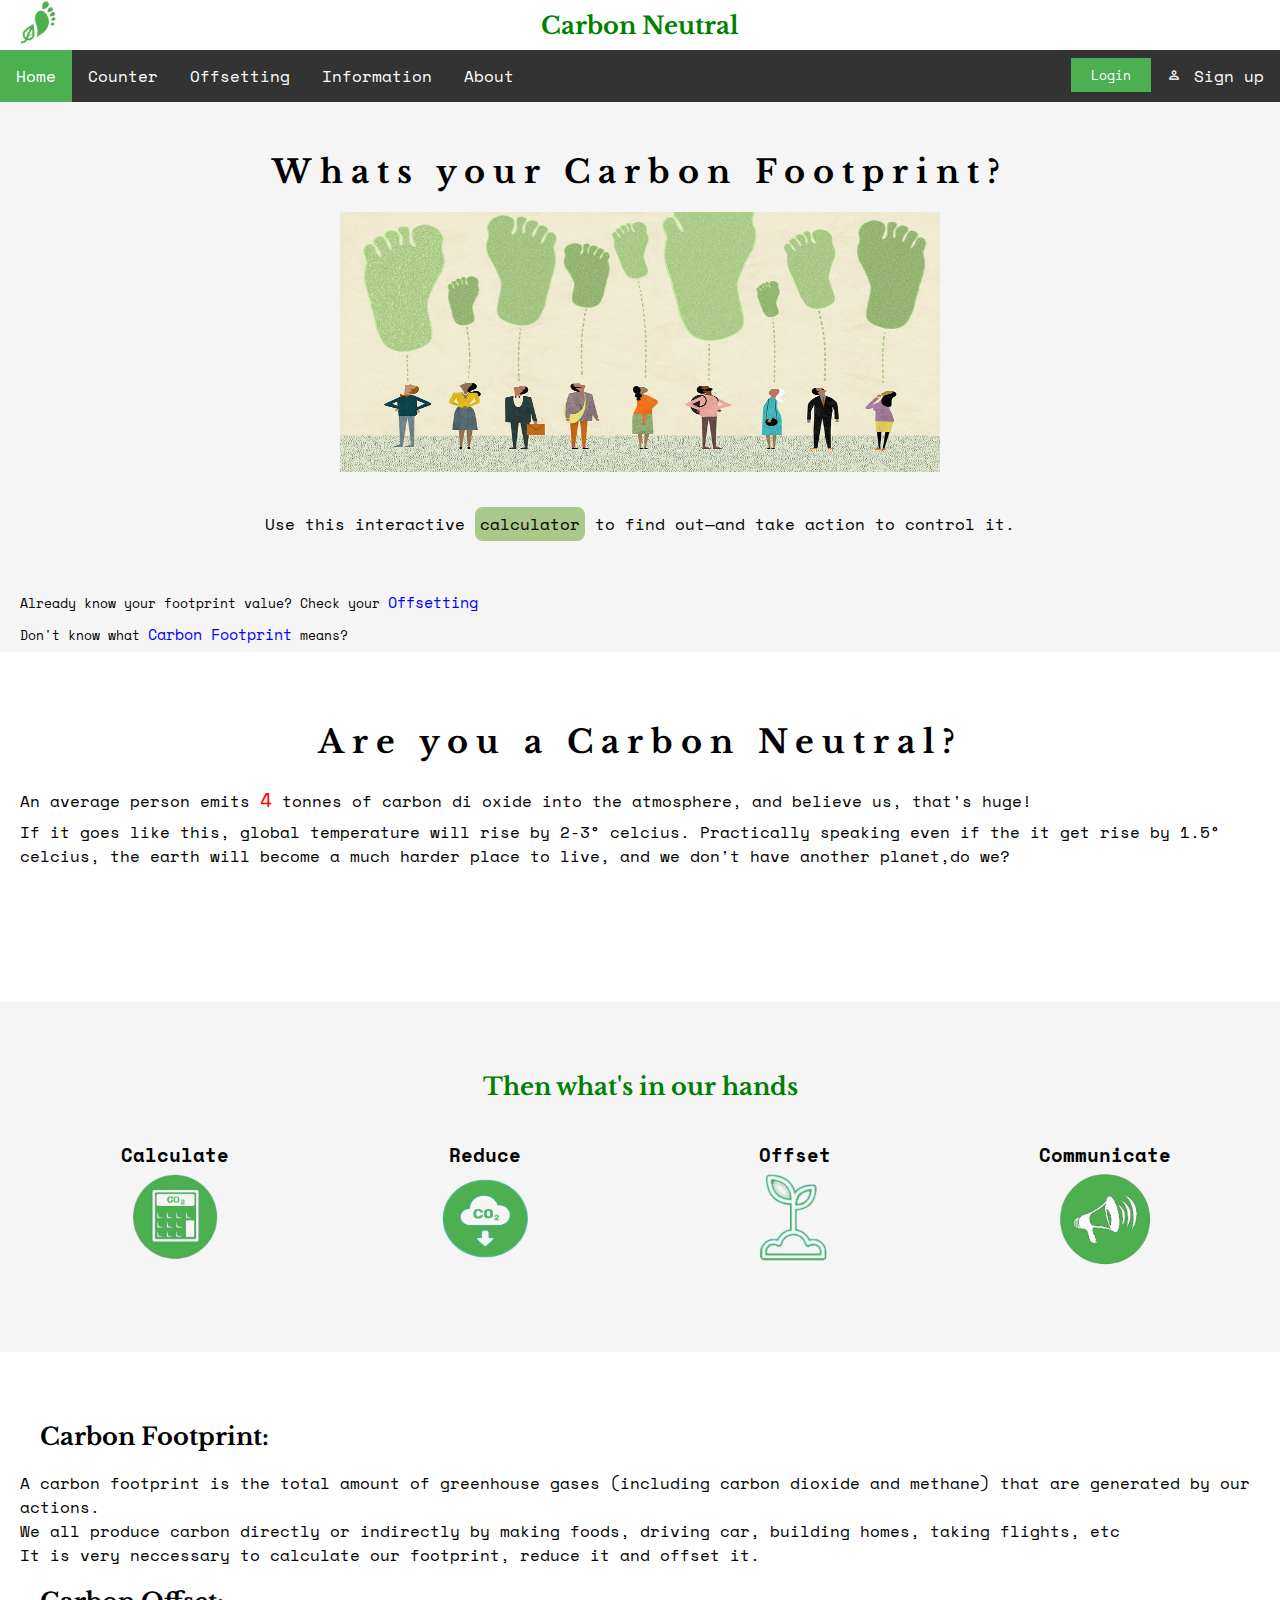
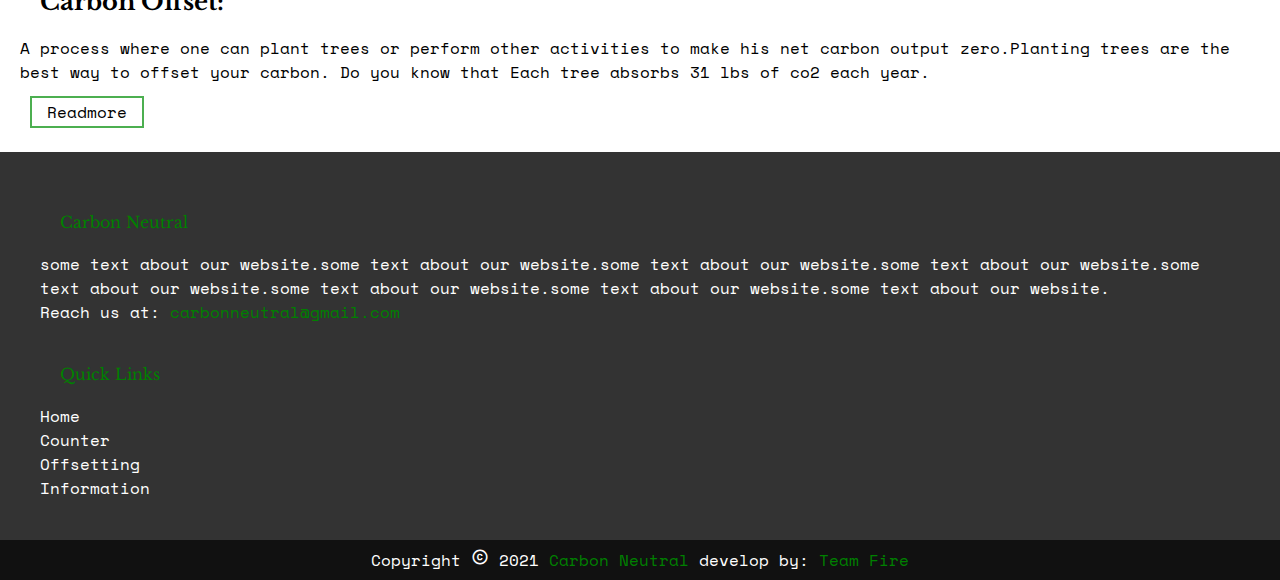
==== commit e72c4118: "login page made" ====
--- a/website/index.html
+++ b/website/index.html
@@ -48,11 +48,36 @@
       <li> <a href="#information"> Information </a> </li>
       <li> <a href="#footer"> About </a> </li>
       <li class="right"> <a href="#signup"> <span class="material-icons"> person_outline </span>  Sign up </a></li>
-      <li class="right"> <a href="#login"> <span class="material-icons"> login </span> Login </a></li>
+      <li class="right"> <button onclick="document.getElementById('id01').style.display='block'" style="width:auto;" class="login">Login</button></li>
     </ul>
   <nav>
 </div>
 
+	<!--LOGIN FORM-->
+<div id="id01" class="modal">
+  
+  <form class="modal-content animate" action="/action_page.php" method="post">
+    
+
+    <div class="container">
+      <label for="uname"><b>Username</b></label>
+      <input type="text" placeholder="Enter Username" name="uname" required>
+
+      <label for="psw"><b>Password</b></label>
+      <input type="password" placeholder="Enter Password" name="psw" required>
+        
+      <button type="submit" class="login">Login</button>
+      <label>
+        <input type="checkbox" checked="checked" name="remember"> Remember me
+      </label>
+    </div>
+
+    <div class="container" style="background-color:#f1f1f1">
+      <button type="button" onclick="document.getElementById('id01').style.display='none'" class="cancelbtn">Cancel</button>
+      <span class="psw">Forgot <a href="#">password?</a></span>
+    </div>
+  </form>
+</div>
 	<!--container1-->
 <div class="container1">
   <h1> Whats your Carbon Footprint? </h1>
@@ -133,5 +158,7 @@
   <div class="copyright-bar">
     <p> Copyright <span class="material-icons" style="font-size:18px;">copyright</span> 2021 <a href="index.html">Carbon Neutral</a> develop by: <a href="#">Team Fire</a></p>
   </div>
+  <script src="script.js">
+</script>
 </body>
 </html>
--- a/website/style.css
+++ b/website/style.css
@@ -36,6 +36,116 @@
   height:50px;
   }
 
+	/*LOGIN FORM*/
+/* Full-width input fields */
+input[type=text],input[type=password] {
+  width: 100%;
+  padding: 12px 20px;
+  margin: 8px 0;
+  display: inline-block;
+  border: 1px solid #ccc;
+  box-sizing: border-box;
+}
+
+/* Set a style for all buttons */
+button.login {
+  background-color: #4CAF50;
+  color: white;
+  padding: 7px 20px;
+  margin: 8px 0;
+  border: none;
+  cursor: pointer;
+  width: 100%;
+}
+
+button.login:hover {
+  opacity: 0.8;
+}
+
+/* Extra styles for the cancel button */
+.cancelbtn {
+  width: auto;
+  padding: 10px 18px;
+  background-color: #f44336;
+}
+
+/* Center the image and position the close button */
+
+
+.container {
+  padding: 16px;
+}
+
+span.psw {
+  float: right;
+  padding-top: 16px;
+}
+
+/* The Modal (background) */
+.modal {
+  display: none; /* Hidden by default */
+  position: fixed; /* Stay in place */
+  z-index: 1; /* Sit on top */
+  left: 0;
+  top: 0;
+  width: 100%; /* Full width */
+  height: 100%; /* Full height */
+  overflow: auto; /* Enable scroll if needed */
+  background-color: rgb(0,0,0); /* Fallback color */
+  background-color: rgba(0,0,0,0.4); /* Black w/ opacity */
+  padding-top: 60px;
+}
+
+/* Modal Content/Box */
+.modal-content {
+  background-color: #fefefe;
+  margin: 5% auto 15% auto; /* 5% from the top, 15% from the bottom and centered */
+  border: 1px solid #888;
+  width: 80%; /* Could be more or less, depending on screen size */
+}
+
+/* The Close Button (x) */
+.close {
+  position: absolute;
+  right: 25px;
+  top: 0;
+  color: #000;
+  font-size: 35px;
+  font-weight: bold;
+}
+
+.close:hover,
+.close:focus {
+  color: red;
+  cursor: pointer;
+}
+
+/* Add Zoom Animation */
+.animate {
+  -webkit-animation: animatezoom 0.6s;
+  animation: animatezoom 0.6s
+}
+
+@-webkit-keyframes animatezoom {
+  from {-webkit-transform: scale(0)} 
+  to {-webkit-transform: scale(1)}
+}
+  
+@keyframes animatezoom {
+  from {transform: scale(0)} 
+  to {transform: scale(1)}
+}
+
+/* Change styles for span and cancel button on extra small screens */
+@media screen and (max-width: 300px) {
+  span.psw {
+     display: block;
+     float: none;
+  }
+  .cancelbtn {
+     width: 100%;
+  }
+}
 	/*navigation bar*/  
 ul.nav {
   list-style-type: none;
